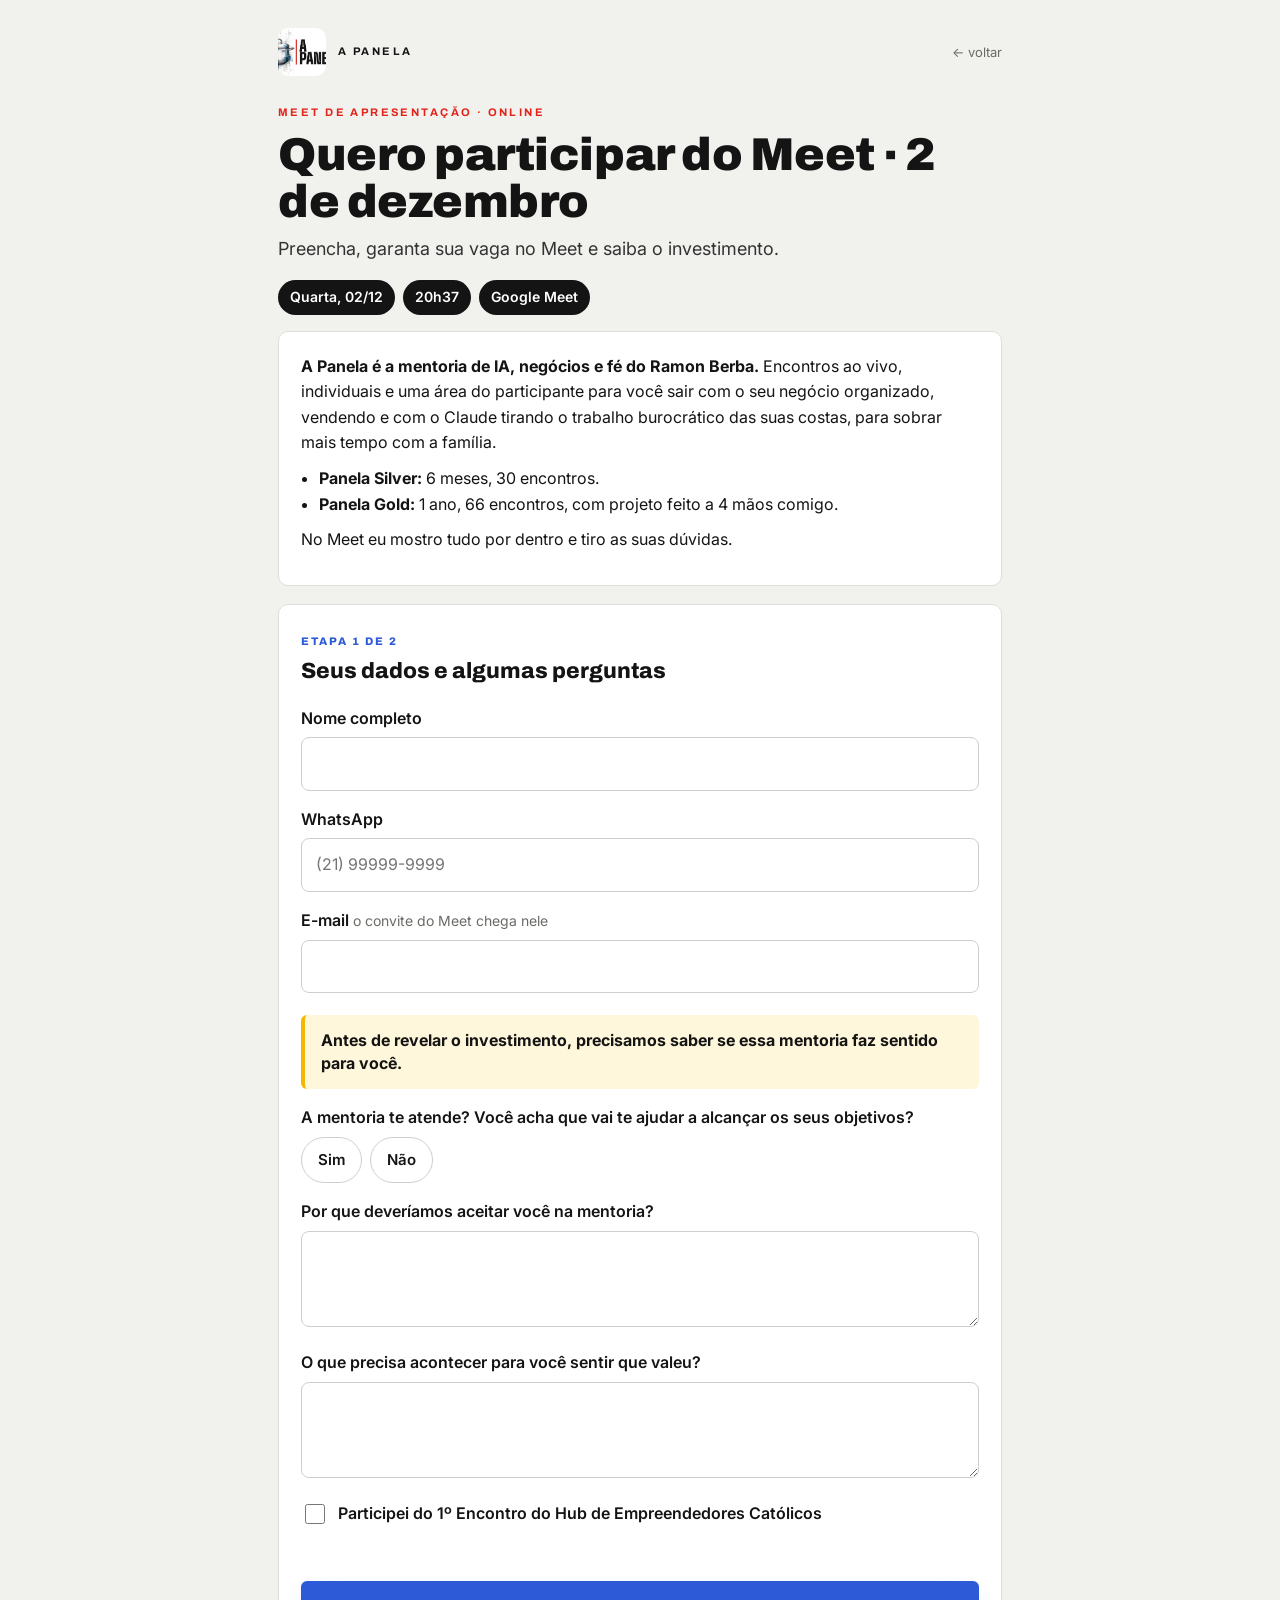
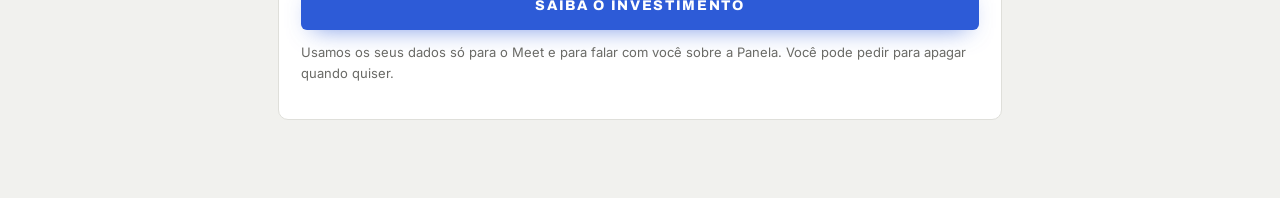
==== entender/index.html @ 9971e7f5 "Area do participante da Panela" ====
<!doctype html>
<html lang="pt-BR">
<head>
<meta charset="utf-8">
<meta name="viewport" content="width=device-width,initial-scale=1,viewport-fit=cover">
<title>Meet de apresentação · A Panela</title>
<meta name="description" content="Garanta sua vaga no Meet de apresentação da Panela, a mentoria de IA, negócios e fé do Ramon Berba.">
<meta name="robots" content="noindex">
<link rel="preconnect" href="https://fonts.googleapis.com"><link rel="preconnect" href="https://fonts.gstatic.com" crossorigin>
<link rel="stylesheet" href="https://fonts.googleapis.com/css2?family=Archivo:wght@400;500;600;700;800;900&family=Inter:wght@300;400;500;600&display=swap">
<style>
:root{--bg:#F1F1EE;--surface:#fff;--ink:#141414;--muted:#6A6A66;--line:#DFDFDA;--azul:#2D5BD7;--vermelho:#E2231A;--amarelo:#F5B800;
--display:"Archivo","Arial Narrow",system-ui,sans-serif;--texto:"Inter",system-ui,-apple-system,"Segoe UI",sans-serif;color-scheme:light}
*{box-sizing:border-box}
body{margin:0;background:var(--bg);color:var(--ink);font-family:var(--texto);font-size:16px;line-height:1.6}
a{color:inherit}
[hidden]{display:none!important}
.wrap{max-width:760px;margin:0 auto;padding:28px max(18px,env(safe-area-inset-left,0px)) 60px}
.topo{display:flex;align-items:center;gap:12px;margin-bottom:22px}
.topo img{width:48px;height:48px;border-radius:10px;object-fit:cover}
.topo a{font-size:13px;color:var(--muted);text-decoration:none;margin-left:auto}
.rot{font-family:var(--display);font-size:11px;font-weight:700;letter-spacing:.22em;text-transform:uppercase;color:var(--vermelho)}
h1{font-family:var(--display);font-weight:900;font-size:clamp(30px,6vw,46px);line-height:1.02;letter-spacing:-.01em;margin:8px 0 10px}
h2{font-family:var(--display);font-weight:800;font-size:22px;margin:0 0 10px}
.subt{margin:0 0 12px;font-size:18px;color:#333}
.data{display:inline-flex;flex-wrap:wrap;gap:8px;margin:4px 0 16px}
.data span{background:var(--ink);color:#fff;border-radius:999px;padding:6px 12px;font-size:14px;font-weight:600}
.card{background:var(--surface);border:1px solid var(--line);border-radius:10px;padding:22px;margin:0 0 18px}
.resumo p{margin:0 0 10px}
.resumo ul{margin:6px 0 0;padding-left:18px}
.passo{display:inline-block;font-family:var(--display);font-size:11px;font-weight:800;letter-spacing:.18em;text-transform:uppercase;color:var(--azul);margin-bottom:4px}
label.t,p.t{display:block;font-weight:600;margin:16px 0 6px}
.opt{font-weight:400;color:var(--muted);font-size:14px}
input[type=text],input[type=tel],input[type=email],textarea{width:100%;padding:13px 14px;border:1px solid #cfcfca;border-radius:8px;font:inherit;background:#fff;color:var(--ink)}
textarea{min-height:96px;resize:vertical}
.chips{display:flex;flex-wrap:wrap;gap:8px}
.chips label{cursor:pointer}
.chips input{position:absolute;opacity:0;pointer-events:none}
.chips span{display:inline-block;padding:10px 16px;border:1.5px solid #cfcfca;border-radius:999px;background:#fff;font-weight:600;font-size:15px}
.chips input:checked+span{border-color:var(--azul);background:var(--azul);color:#fff}
.chips input:focus-visible+span{outline:2px solid var(--azul);outline-offset:2px}
.check{display:flex;gap:10px;align-items:flex-start;margin-top:16px;font-weight:600}
.check input{width:20px;height:20px;margin-top:3px}
.btn{display:inline-flex;align-items:center;justify-content:center;gap:10px;width:100%;margin-top:22px;font-family:var(--display);font-size:14px;font-weight:800;letter-spacing:.12em;text-transform:uppercase;padding:17px 22px;border-radius:6px;border:0;background:var(--azul);color:#fff;cursor:pointer;text-decoration:none;box-shadow:0 10px 24px -12px rgba(45,91,215,.7)}
.btn[disabled]{opacity:.6;cursor:wait}
.btn.sec{background:#fff;color:var(--azul);border:1.5px solid var(--azul);box-shadow:none;margin-top:10px}
.msg{min-height:22px;margin:10px 0 0;color:var(--vermelho);font-weight:600}
.lgpd{font-size:13px;color:var(--muted);margin-top:12px}
.aviso-sentido{margin:22px 0 4px;padding:14px 16px;border-left:4px solid var(--amarelo);background:#FFF7DB;border-radius:6px;font-weight:700;font-size:16px;line-height:1.45}
.isca{position:absolute;left:-9999px;width:1px;height:1px;opacity:0}
/* etapa 2 */
.entra{animation:entra .7s ease both}
@keyframes entra{from{opacity:0;transform:translateY(18px)}to{opacity:1;transform:none}}
.precos{display:grid;grid-template-columns:1fr 1fr;gap:14px}
@media(max-width:640px){.precos{grid-template-columns:1fr}}
.preco{position:relative;border-radius:12px;padding:20px;overflow:hidden;opacity:0;transform:translateY(16px) scale(.98);transition:opacity .7s ease,transform .7s ease}
.preco.on{opacity:1;transform:none}
.preco.silver{background:linear-gradient(150deg,#f4f6f8,#d9dee3);border:1px solid #c5ccd3}
.preco.gold{background:linear-gradient(150deg,#1d1a12,#3a2f12);color:#fff;border:1px solid #8d6418}
.preco img{width:64px;height:57px;object-fit:cover;border-radius:8px;display:block;margin-bottom:8px}
.preco .nome{font-family:var(--display);font-weight:800;font-size:20px}
.preco .per{font-size:14px;opacity:.8;margin-bottom:10px}
.preco .rot2{font-size:12px;font-weight:700;letter-spacing:.12em;text-transform:uppercase;opacity:.75}
.preco .parc{font-family:var(--display);font-weight:900;font-size:clamp(24px,7vw,32px);white-space:nowrap;line-height:1.05;margin:2px 0 6px}
.preco .linha{margin:4px 0 0;font-size:15px}
.preco .total{font-size:14px;opacity:.75}
.preco .hub{margin-top:12px;padding:10px 12px;border-radius:8px;background:rgba(245,184,0,.18);font-size:14px}
@media (prefers-reduced-motion:reduce){.preco,.entra{transition:none;animation:none}}
.ok-meet{background:#E9F7EF;border:1px solid #b7e3c7;border-radius:10px;padding:16px 18px;margin:0 0 18px}
.ok-meet b{display:block;font-size:20px;margin-bottom:4px}
.agenda{display:flex;flex-wrap:wrap;gap:10px;margin-top:12px}
.agenda a{flex:1;min-width:200px;margin-top:0}
</style>
</head>
<body>
<div class="wrap">
  <div class="topo"><img src="../logo-h-web.jpg" alt="A Panela"><span class="rot" style="color:var(--ink)">A Panela</span><a href="../">&larr; voltar</a></div>

  <section id="cabeca">
    <span class="rot">Meet de apresentação · online</span>
    <h1>Quero participar do Meet · <span id="t-data">2 de dezembro</span></h1>
    <p class="subt">Preencha, garanta sua vaga no Meet e saiba o investimento.</p>
    <div class="data"><span id="t-dia">Quarta, 02/12</span><span id="t-hora">20h37</span><span>Google Meet</span></div>
    <div class="card resumo">
      <p><b>A Panela é a mentoria de IA, negócios e fé do Ramon Berba.</b> Encontros ao vivo, individuais e uma área do participante para você sair com o seu negócio organizado, vendendo e com o Claude tirando o trabalho burocrático das suas costas, para sobrar mais tempo com a família.</p>
      <ul><li><b>Panela Silver:</b> 6 meses, 30 encontros.</li><li><b>Panela Gold:</b> 1 ano, 66 encontros, com projeto feito a 4 mãos comigo.</li></ul>
      <p style="margin-top:10px">No Meet eu mostro tudo por dentro e tiro as suas dúvidas.</p>
    </div>
  </section>

  <!-- ETAPA 1 -->
  <form class="card" id="etapa1" novalidate>
    <span class="passo">Etapa 1 de 2</span>
    <h2>Seus dados e algumas perguntas</h2>
    <label class="t" for="nome">Nome completo</label><input id="nome" name="nome" type="text" autocomplete="name" required>
    <label class="t" for="whatsapp">WhatsApp</label><input id="whatsapp" name="whatsapp" type="tel" inputmode="tel" autocomplete="tel" placeholder="(21) 99999-9999" required>
    <label class="t" for="email">E-mail <span class="opt">o convite do Meet chega nele</span></label><input id="email" name="email" type="email" autocomplete="email" required>
    <div class="aviso-sentido">Antes de revelar o investimento, precisamos saber se essa mentoria faz sentido para você.</div>
    <p class="t">A mentoria te atende? Você acha que vai te ajudar a alcançar os seus objetivos?</p>
    <div class="chips"><label><input type="radio" name="atende" value="sim" required><span>Sim</span></label><label><input type="radio" name="atende" value="nao"><span>Não</span></label></div>
    <label class="t" for="porque">Por que deveríamos aceitar você na mentoria?</label><textarea id="porque" name="porque" maxlength="1200" required></textarea>
    <label class="t" for="valeu">O que precisa acontecer para você sentir que valeu?</label><textarea id="valeu" name="valeu" maxlength="1200" required></textarea>
    <label class="check"><input type="checkbox" name="hub" value="1"> Participei do 1º Encontro do Hub de Empreendedores Católicos</label>
    <input class="isca" name="site" type="text" tabindex="-1" autocomplete="off" aria-hidden="true">
    <p class="msg" id="msg1" role="status"></p>
    <button class="btn" type="submit" id="bt1">Saiba o investimento</button>
    <p class="lgpd">Usamos os seus dados só para o Meet e para falar com você sobre a Panela. Você pode pedir para apagar quando quiser.</p>
  </form>

  <!-- ETAPA 2 -->
  <form class="card entra" id="etapa2" hidden novalidate>
    <span class="passo">Etapa 2 de 2</span>
    <h2>O investimento</h2>
    <div class="precos" id="precos"></div>
    <p class="t" style="margin-top:22px">Faz sentido para você, nesse investimento, ter seus problemas resolvidos, dominar a IA no seu negócio, construir aplicativos e sites e ter alguém te acompanhando de perto?</p>
    <div class="chips"><label><input type="radio" name="faz_sentido" value="sim"><span>Sim, faz sentido</span></label><label><input type="radio" name="faz_sentido" value="meet"><span>Quero entender melhor no Meet</span></label></div>
    <p class="t">Para tudo o que a Panela entrega, o que você acha desse investimento?</p>
    <div class="chips"><label><input type="radio" name="percepcao" value="justo"><span>Justo pelo que entrega</span></label><label><input type="radio" name="percepcao" value="alto_vale"><span>Alto, mas vale a pena</span></label><label><input type="radio" name="percepcao" value="alto_momento"><span>Alto para o meu momento</span></label></div>
    <p class="t">Qual panela combina com você?</p>
    <div class="chips"><label><input type="radio" name="plano" value="silver"><span>Silver · 6 meses</span></label><label><input type="radio" name="plano" value="gold"><span>Gold · 1 ano</span></label></div>
    <p class="t">Qual forma se enquadra na sua realidade?</p>
    <div class="chips"><label><input type="radio" name="forma" value="12x"><span>12x no cartão</span></label><label><input type="radio" name="forma" value="pix"><span>À vista no Pix</span></label></div>
    <p class="msg" id="msg2" role="status"></p>
    <button class="btn" type="submit" id="bt2">Confirmar minha vaga no Meet</button>
  </form>

  <!-- CONFIRMAÇÃO -->
  <section id="confirmado" class="entra" hidden>
    <div class="ok-meet"><b>Vaga confirmada! Te vejo no Meet. 🙏</b><span id="r-quando">Quarta, 02/12, às 20h37</span> · o convite foi para o seu e-mail.
      <div class="agenda"><a class="btn" id="r-google" target="_blank" rel="noopener">Adicionar ao Google Agenda</a><a class="btn sec" id="r-ics" download="meet-panela.ics">Baixar convite (.ics)</a></div>
      <a class="btn sec" id="r-meet" target="_blank" rel="noopener">Link do Meet</a>
    </div>
    <div class="card"><h2>Próximos passos</h2><p style="margin:0">No Meet eu apresento tudo e respondo as suas dúvidas. Depois, leio a sua inscrição e respondo pelo WhatsApp. Quem for aceito recebe a data do 1º encontro, o link para agendar o individual e o link de pagamento.</p></div>
  </section>
</div>

<script>
/* ===== DADOS DO MEET (troque aqui se mudar) ===== */
var MEET = {
  inicio: "2026-12-02T20:37:00-03:00",
  fim:    "2026-12-02T21:37:00-03:00",
  link:   "https://meet.google.com/fxc-joai-uzi",
  titulo: "Meet de apresentação · A Panela",
  rotuloData: "2 de dezembro", rotuloDia: "Quarta, 02/12", rotuloHora: "20h37"
};
var API = "https://angelus.ramonberba.workers.dev/candidatura";

document.getElementById("t-data").textContent = MEET.rotuloData;
document.getElementById("t-dia").textContent = MEET.rotuloDia;
document.getElementById("t-hora").textContent = MEET.rotuloHora;
(function(){ var p=new URLSearchParams(location.search).get("plano"); if(p){var r=document.querySelector('input[name=plano][value="'+p+'"]'); if(r)r.checked=true;} })();

var TOKEN = "", HUB = false;
function utc(iso){ return new Date(iso).toISOString().replace(/[-:]/g,"").replace(/\.\d{3}/,""); }
function brl(v){ return "R$ "+Number(v).toLocaleString("pt-BR",{minimumFractionDigits:2,maximumFractionDigits:2}); }
function brl0(v){ return "R$ "+Number(v).toLocaleString("pt-BR",{minimumFractionDigits:0,maximumFractionDigits:2}); }
function el(t,c,h){ var e=document.createElement(t); if(c)e.className=c; if(h!=null)e.textContent=h; return e; }
function escolha(f,n){ return (f.querySelector("input[name="+n+"]:checked")||{}).value||""; }
function postar(url,d){
  return fetch(url,{method:"POST",headers:{"Content-Type":"application/json"},body:JSON.stringify(d)})
    .then(function(r){return r.json().catch(function(){return {};}).then(function(j){ if(!r.ok||!j.ok) throw new Error(j.erro||"Não foi possível enviar."); return j; });});
}

function mostrarInvestimento(precos){
  var box=document.getElementById("precos"); box.textContent="";
  [["silver","Panela Silver","6 meses · 30 encontros","../plano-prata.jpg"],["gold","Panela Gold","1 ano · 66 encontros","../plano-ouro.jpg"]].forEach(function(d,i){
    var p=precos[d[0]]; if(!p) return;
    var c=el("div","preco "+d[0]); var img=el("img"); img.src=d[3]; img.alt=""; c.appendChild(img);
    c.appendChild(el("div","nome",d[1])); c.appendChild(el("div","per",d[2]));
    c.appendChild(el("div","rot2","No cartão"));
    c.appendChild(el("div","parc","12x de "+brl(p.cheio/12)));
    c.appendChild(el("p","linha","Ou "+brl(p.cheio*0.85)+" à vista no Pix (15% de desconto)"));
    c.appendChild(el("p","linha total","Total: "+brl0(p.cheio)));
    if(HUB && p.hub){ var hh=el("div","hub"); hh.appendChild(el("b",null,"Sua condição de quem foi ao 1º Encontro (−25%): ")); hh.appendChild(document.createTextNode("12x de "+brl(p.hub/12)+" ou "+brl(p.hub*0.85)+" no Pix. Total: "+brl0(p.hub)+".")); c.appendChild(hh); }
    box.appendChild(c); setTimeout(function(){c.classList.add("on")}, 200+i*350);
  });
}

function montarAgenda(){
  var det="Meet de apresentação da Panela com o Ramon Berba. Entre pelo link: "+MEET.link;
  document.getElementById("r-quando").textContent = MEET.rotuloDia+", às "+MEET.rotuloHora;
  document.getElementById("r-meet").href = MEET.link;
  document.getElementById("r-google").href = "https://calendar.google.com/calendar/render?action=TEMPLATE&text="+encodeURIComponent(MEET.titulo)+"&dates="+utc(MEET.inicio)+"/"+utc(MEET.fim)+"&details="+encodeURIComponent(det)+"&location="+encodeURIComponent(MEET.link)+"&ctz=America/Sao_Paulo";
  var N=String.fromCharCode(13,10);
  var ics=["BEGIN:VCALENDAR","VERSION:2.0","PRODID:-//A Panela//Meet//PT","BEGIN:VEVENT","UID:meet-panela-"+utc(MEET.inicio)+"@panela.usevox.com.br","DTSTAMP:"+utc(new Date().toISOString()),"DTSTART:"+utc(MEET.inicio),"DTEND:"+utc(MEET.fim),"SUMMARY:"+MEET.titulo,"DESCRIPTION:"+det,"LOCATION:"+MEET.link,"URL:"+MEET.link,"END:VEVENT","END:VCALENDAR"].join(N);
  document.getElementById("r-ics").href = URL.createObjectURL(new Blob([ics],{type:"text/calendar"}));
}

/* etapa 1 */
var f1=document.getElementById("etapa1"), m1=document.getElementById("msg1"), b1=document.getElementById("bt1");
f1.addEventListener("submit",function(e){
  e.preventDefault(); m1.textContent="";
  var d={ nome:f1.nome.value.trim(), whatsapp:f1.whatsapp.value.trim(), email:f1.email.value.trim(), atende:escolha(f1,"atende"),
    porque:f1.porque.value.trim(), valeu:f1.valeu.value.trim(), hub:f1.hub.checked, site:f1.site.value, origem:"meet-02-12" };
  if(d.nome.length<2){m1.textContent="Escreva o seu nome.";f1.nome.focus();return;}
  if(d.whatsapp.replace(/\D/g,"").length<10){m1.textContent="Escreva o WhatsApp com DDD.";f1.whatsapp.focus();return;}
  if(!/^[^\s@]+@[^\s@]+\.[^\s@]{2,}$/.test(d.email)){m1.textContent="Confira o seu e-mail: é nele que chega o convite.";f1.email.focus();return;}
  if(!d.atende){m1.textContent="Responda se a mentoria te atende.";return;}
  if(d.porque.length<5||d.valeu.length<5){m1.textContent="Conte um pouco mais nas respostas abertas.";return;}
  b1.disabled=true; b1.textContent="Enviando…";
  postar(API,d).then(function(j){
    TOKEN=j.token||""; HUB=d.hub; mostrarInvestimento(j.precos||{});
    f1.hidden=true; document.getElementById("cabeca").hidden=true;
    var f2=document.getElementById("etapa2"); f2.hidden=false; window.scrollTo({top:0,behavior:"smooth"});
  }).catch(function(err){ m1.textContent=err.message+" Tente de novo ou fale comigo no WhatsApp (21) 99658-8197."; b1.disabled=false; b1.textContent="Saiba o investimento"; });
});

/* etapa 2 */
var f2=document.getElementById("etapa2"), m2=document.getElementById("msg2"), b2=document.getElementById("bt2");
f2.addEventListener("submit",function(e){
  e.preventDefault(); m2.textContent="";
  var d={ token:TOKEN, faz_sentido:escolha(f2,"faz_sentido"), percepcao:escolha(f2,"percepcao"), plano:escolha(f2,"plano"), forma:escolha(f2,"forma") };
  if(!d.faz_sentido||!d.percepcao||!d.plano||!d.forma){m2.textContent="Responda as quatro perguntas para confirmar.";return;}
  b2.disabled=true; b2.textContent="Confirmando…";
  postar(API+"/etapa2",d).then(function(){
    montarAgenda(); f2.hidden=true; document.getElementById("confirmado").hidden=false; window.scrollTo({top:0,behavior:"smooth"});
  }).catch(function(err){ m2.textContent=err.message+" Se continuar, fale comigo no WhatsApp (21) 99658-8197."; b2.disabled=false; b2.textContent="Confirmar minha vaga no Meet"; });
});
</script>
</body>
</html>
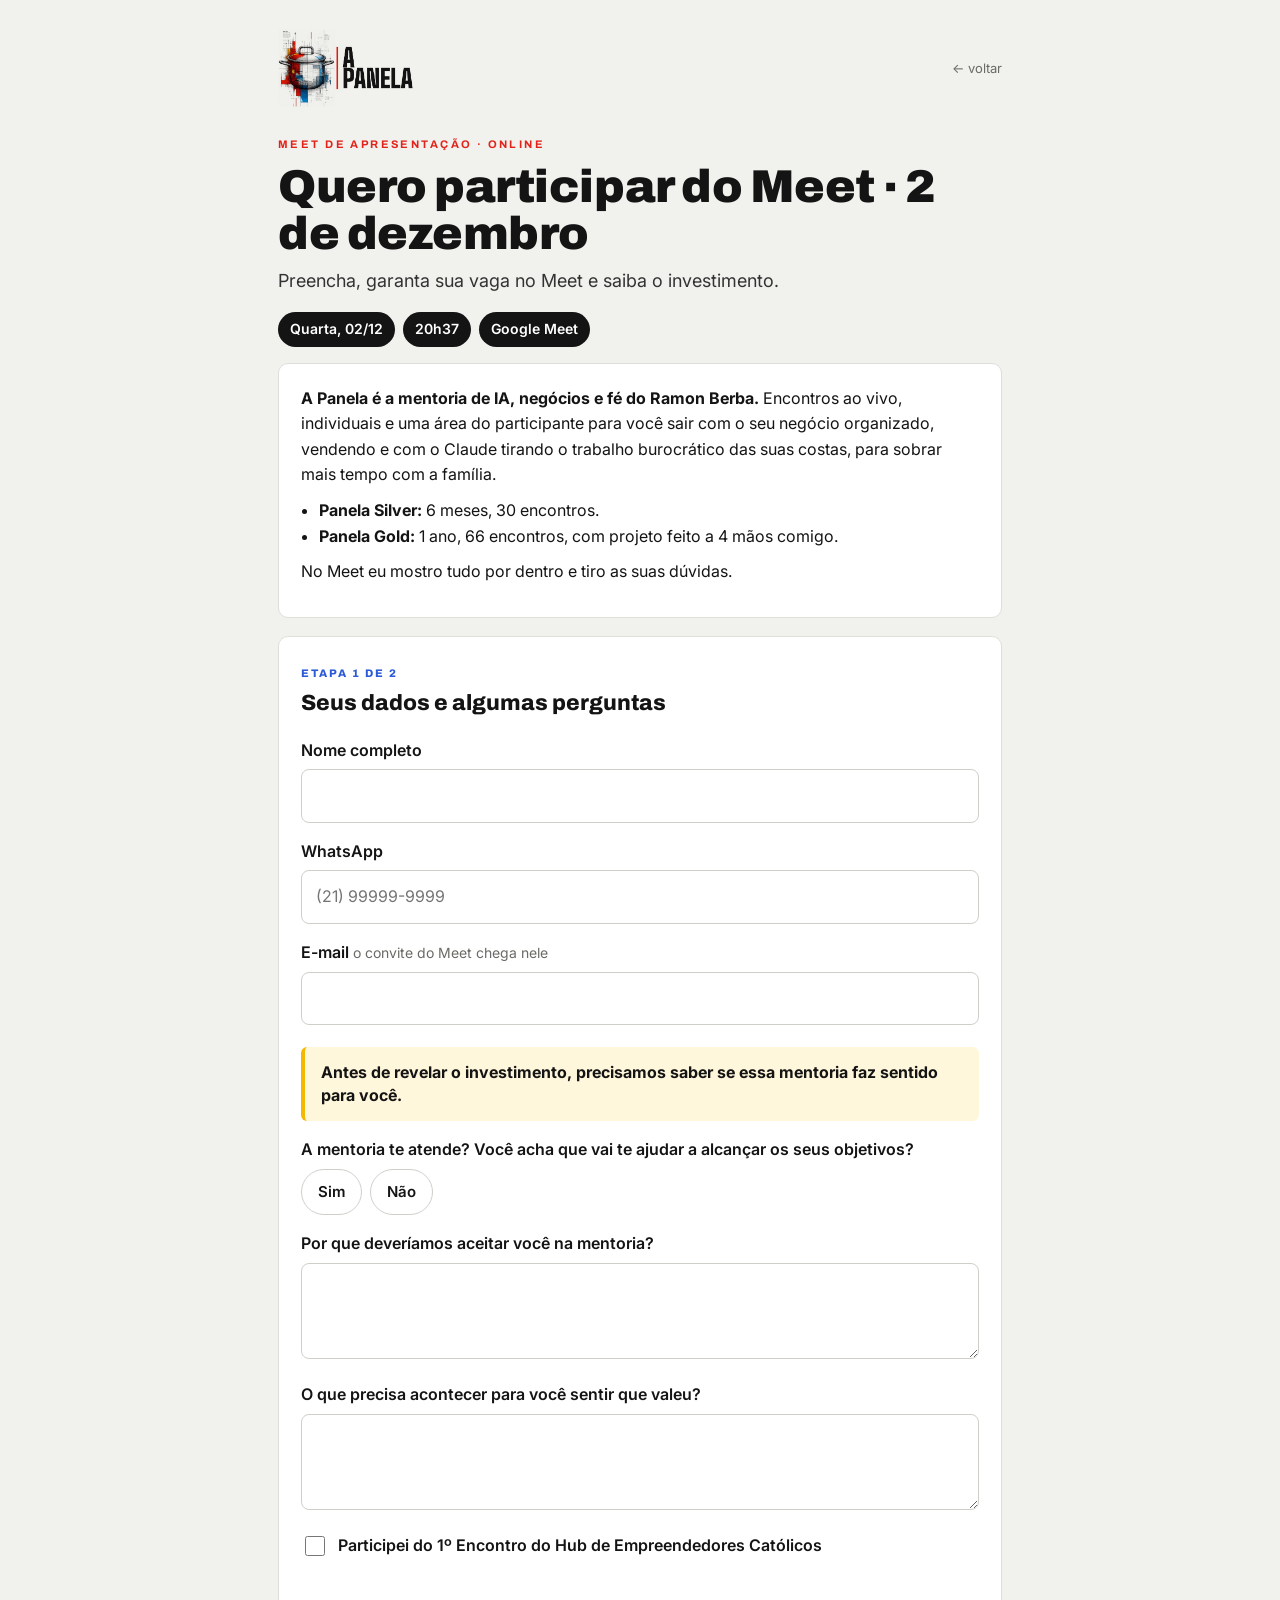
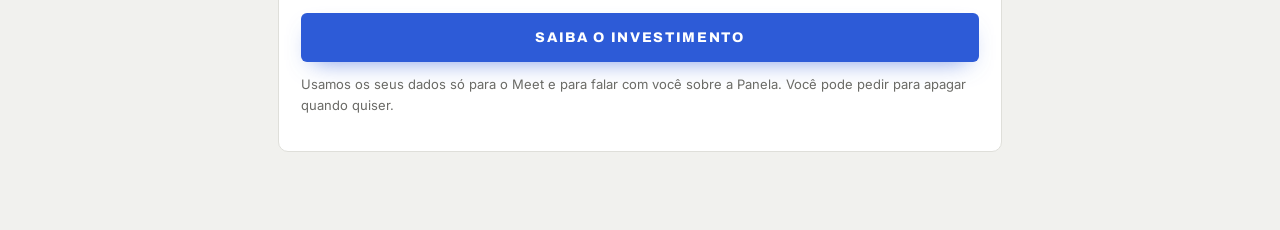
==== commit e664b7fb: "Area do participante da Panela" ====
--- a/entender/index.html
+++ b/entender/index.html
@@ -17,7 +17,7 @@
 [hidden]{display:none!important}
 .wrap{max-width:760px;margin:0 auto;padding:28px max(18px,env(safe-area-inset-left,0px)) 60px}
 .topo{display:flex;align-items:center;gap:12px;margin-bottom:22px}
-.topo img{width:48px;height:48px;border-radius:10px;object-fit:cover}
+.topo img{height:80px;width:auto;object-fit:contain;display:block;mix-blend-mode:multiply}
 .topo a{font-size:13px;color:var(--muted);text-decoration:none;margin-left:auto}
 .rot{font-family:var(--display);font-size:11px;font-weight:700;letter-spacing:.22em;text-transform:uppercase;color:var(--vermelho)}
 h1{font-family:var(--display);font-weight:900;font-size:clamp(30px,6vw,46px);line-height:1.02;letter-spacing:-.01em;margin:8px 0 10px}
@@ -74,7 +74,7 @@
 </head>
 <body>
 <div class="wrap">
-  <div class="topo"><img src="../logo-h-web.jpg" alt="A Panela"><span class="rot" style="color:var(--ink)">A Panela</span><a href="../">&larr; voltar</a></div>
+  <div class="topo"><a href="../" aria-label="A Panela, voltar ao início" style="margin:0"><img src="../logo-h-web.jpg" alt="A Panela"></a><a href="../">&larr; voltar</a></div>
 
   <section id="cabeca">
     <span class="rot">Meet de apresentação · online</span>
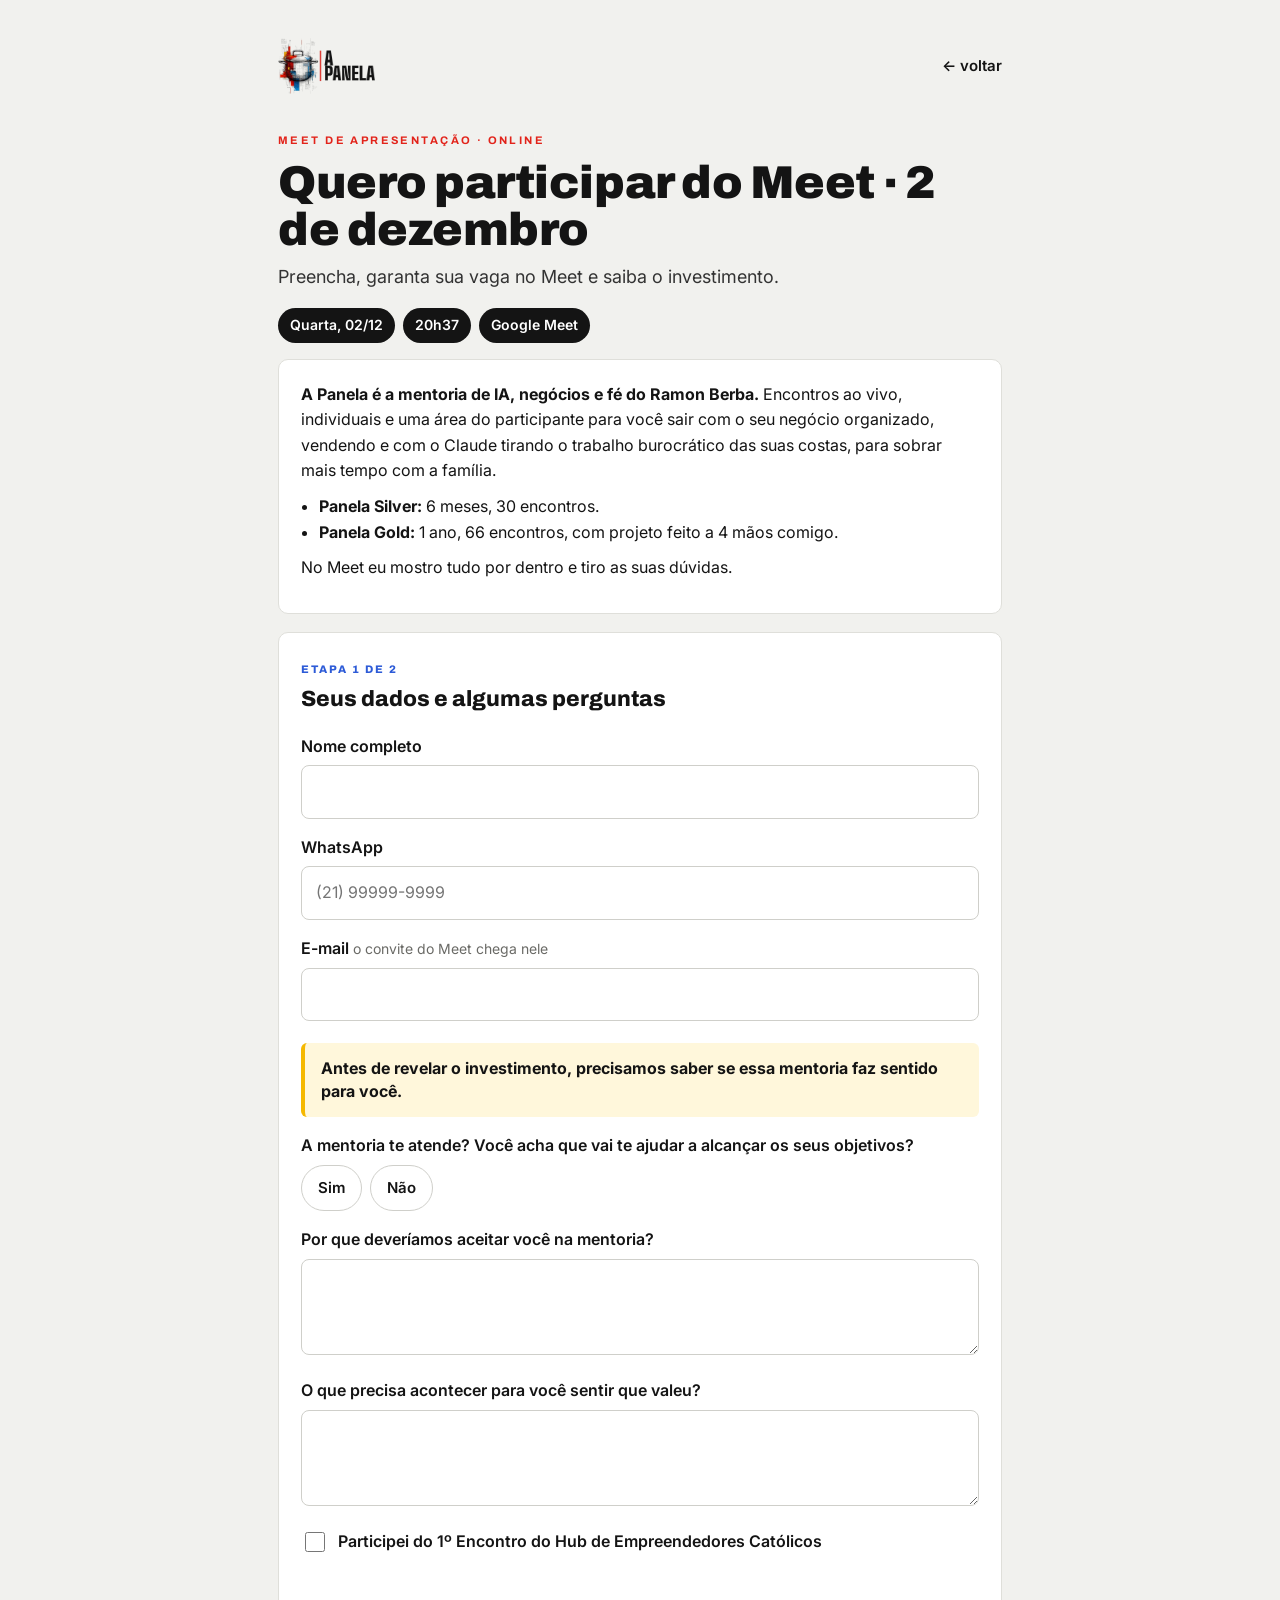
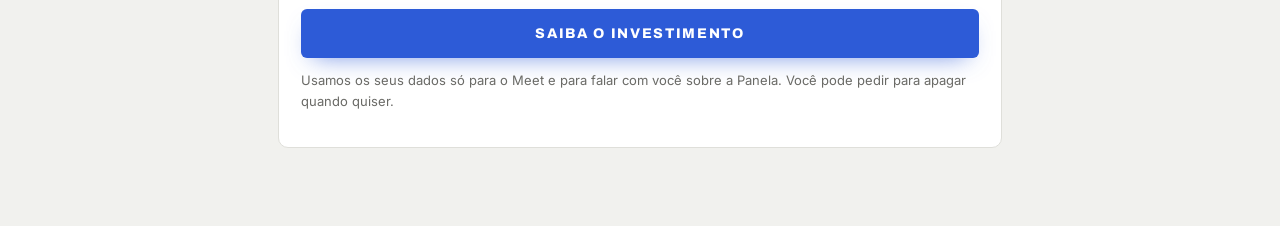
==== commit a2b9b8f2: "Area do participante da Panela" ====
--- a/entender/index.html
+++ b/entender/index.html
@@ -17,8 +17,8 @@
 [hidden]{display:none!important}
 .wrap{max-width:760px;margin:0 auto;padding:28px max(18px,env(safe-area-inset-left,0px)) 60px}
 .topo{display:flex;align-items:center;gap:12px;margin-bottom:22px}
-.topo img{height:80px;width:auto;object-fit:contain;display:block;mix-blend-mode:multiply}
-.topo a{font-size:13px;color:var(--muted);text-decoration:none;margin-left:auto}
+.topo img{height:56px;width:auto;object-fit:contain;display:block}
+.topo a{font-size:15px;font-weight:600;color:var(--ink);text-decoration:none;margin-left:auto;padding:10px 0}
 .rot{font-family:var(--display);font-size:11px;font-weight:700;letter-spacing:.22em;text-transform:uppercase;color:var(--vermelho)}
 h1{font-family:var(--display);font-weight:900;font-size:clamp(30px,6vw,46px);line-height:1.02;letter-spacing:-.01em;margin:8px 0 10px}
 h2{font-family:var(--display);font-weight:800;font-size:22px;margin:0 0 10px}
@@ -74,7 +74,7 @@
 </head>
 <body>
 <div class="wrap">
-  <div class="topo"><a href="../" aria-label="A Panela, voltar ao início" style="margin:0"><img src="../logo-h-web.jpg" alt="A Panela"></a><a href="../">&larr; voltar</a></div>
+  <div class="topo"><a href="../" aria-label="A Panela, voltar ao início" style="margin:0"><img src="../logo-h-web.png" alt="A Panela"></a><a href="../">&larr; voltar</a></div>
 
   <section id="cabeca">
     <span class="rot">Meet de apresentação · online</span>
